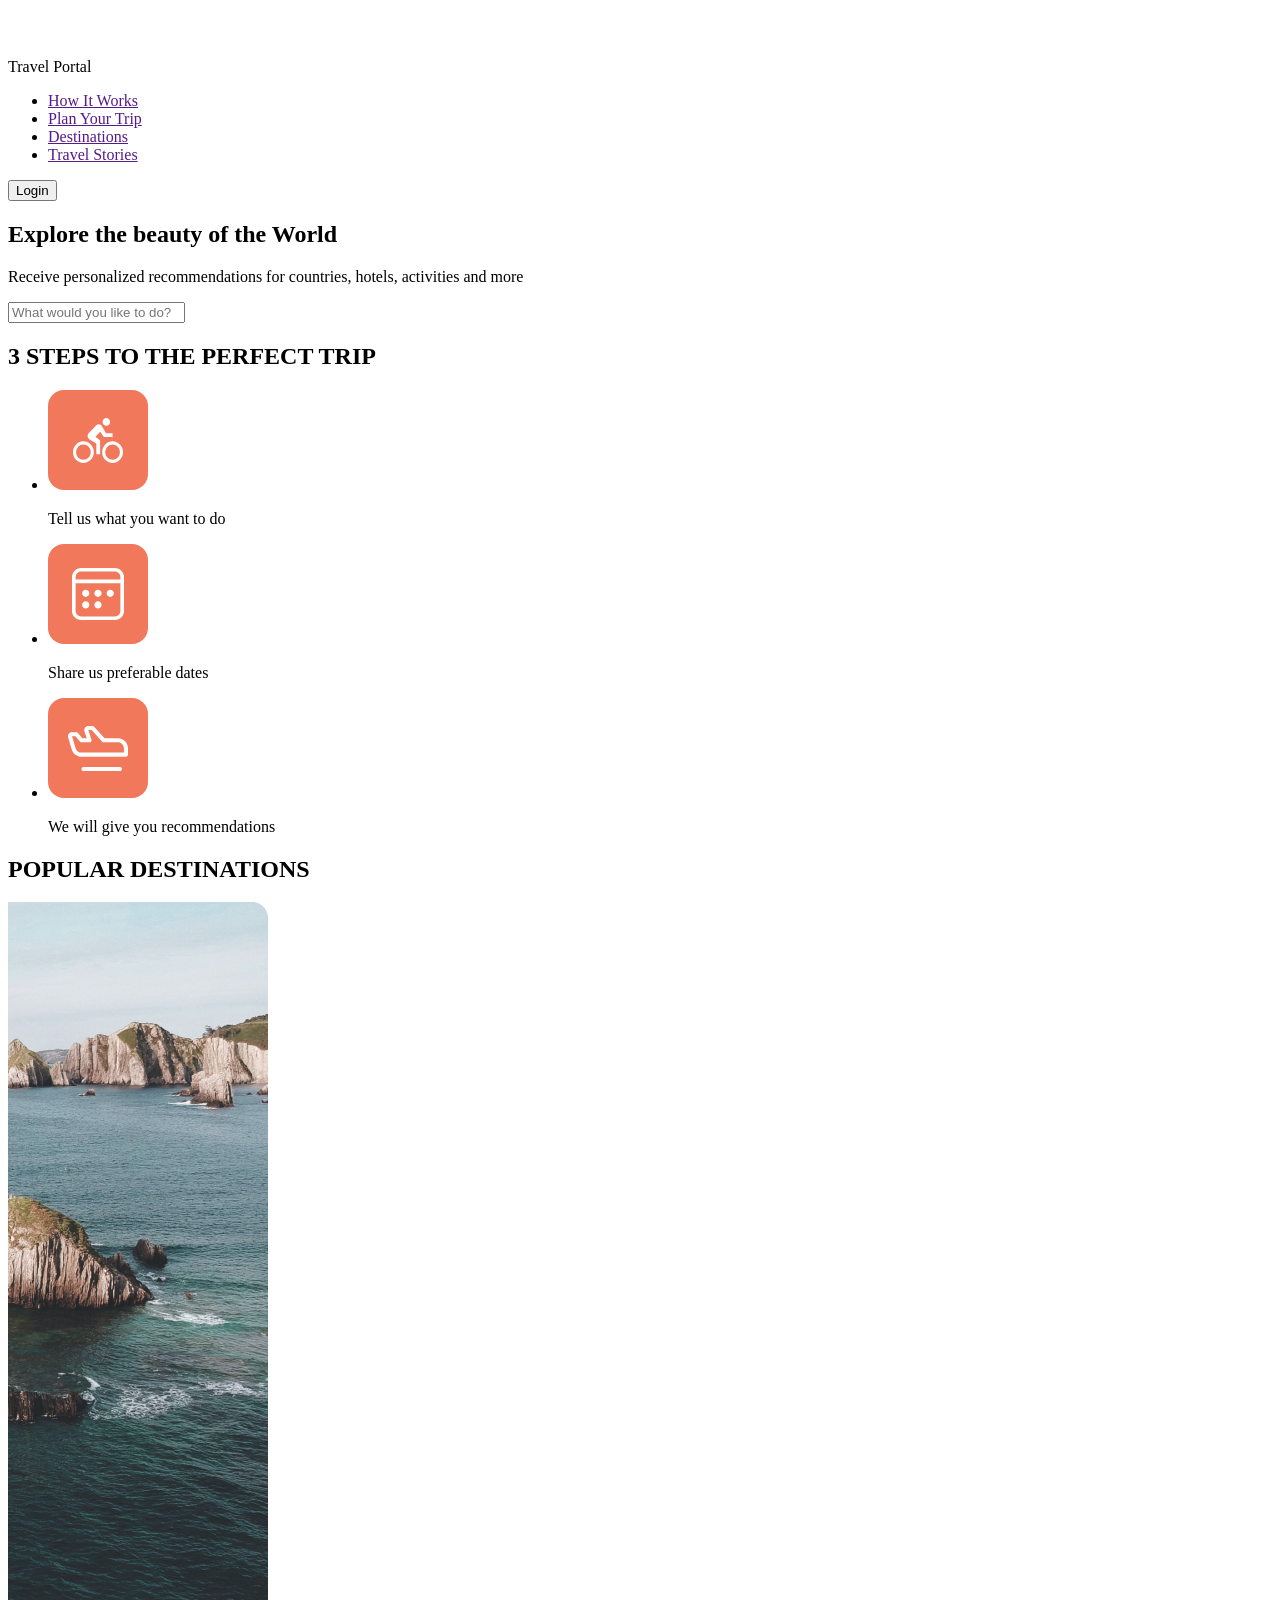
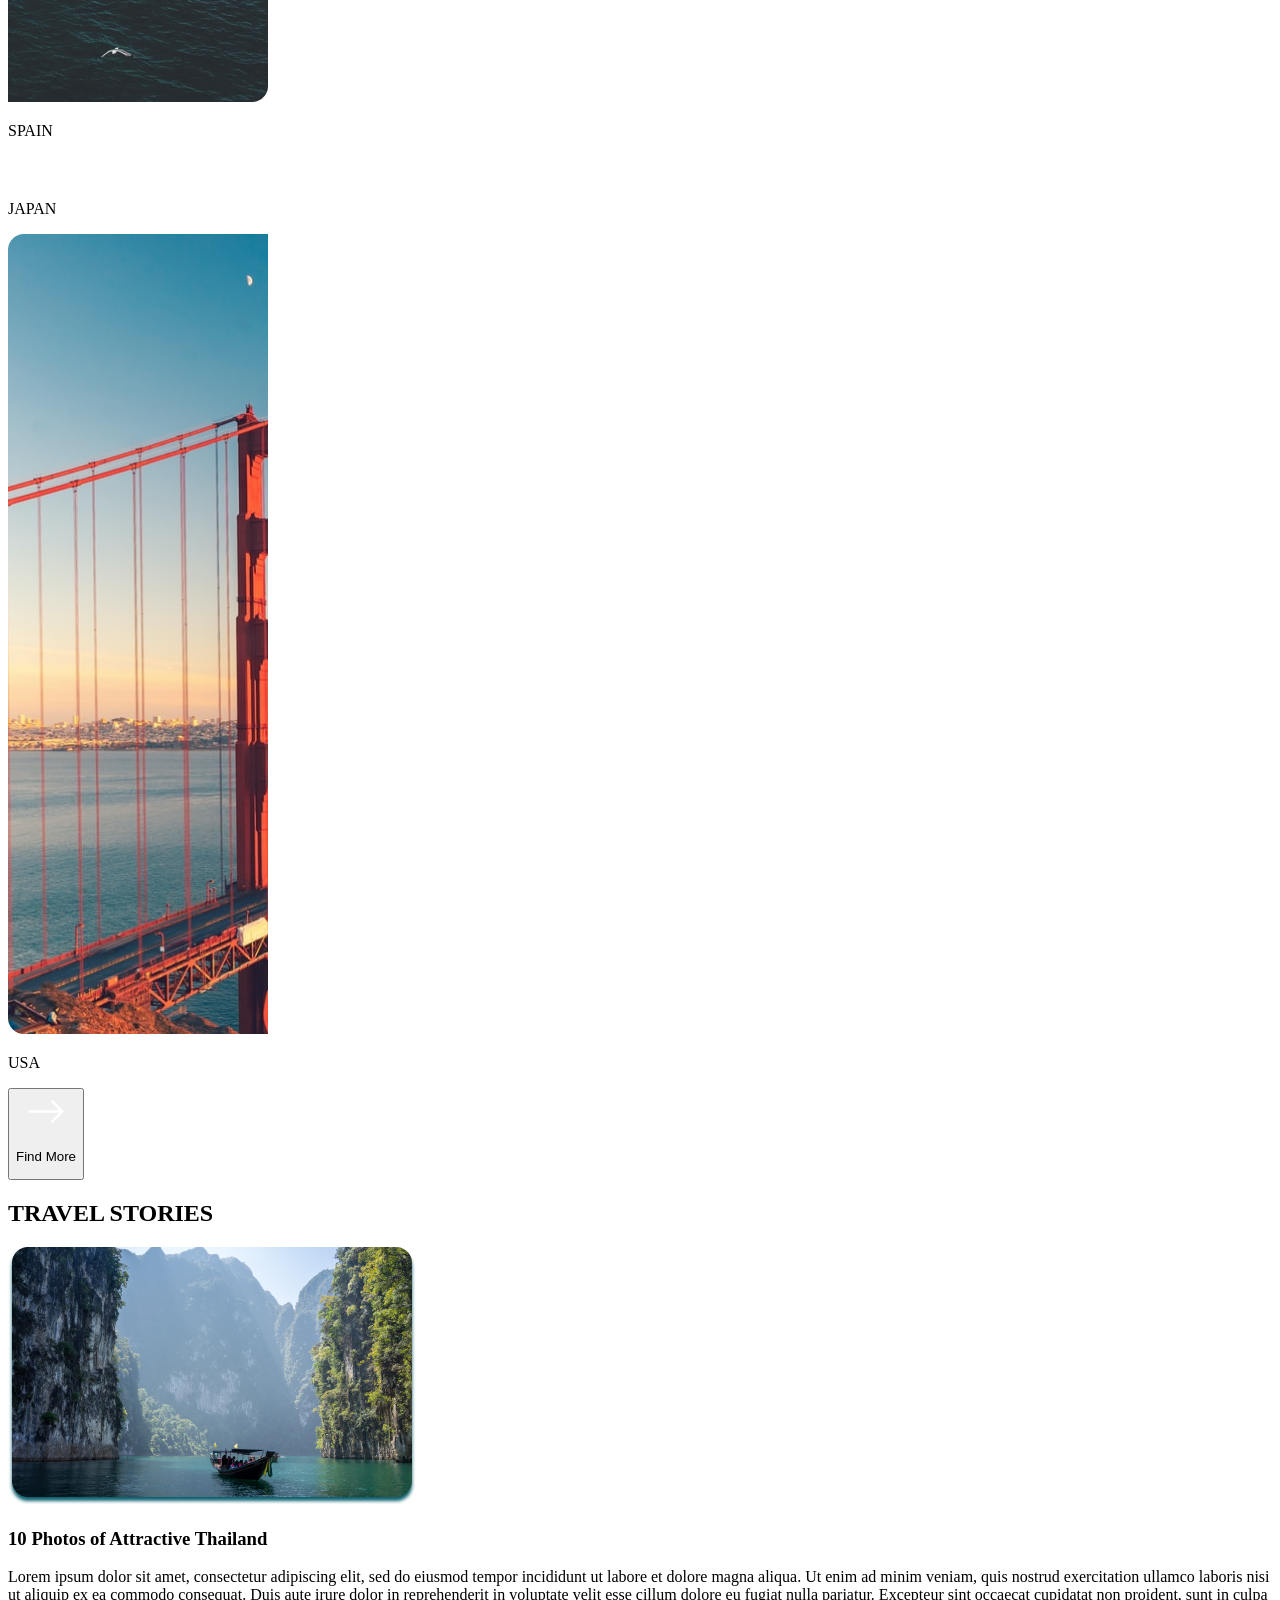
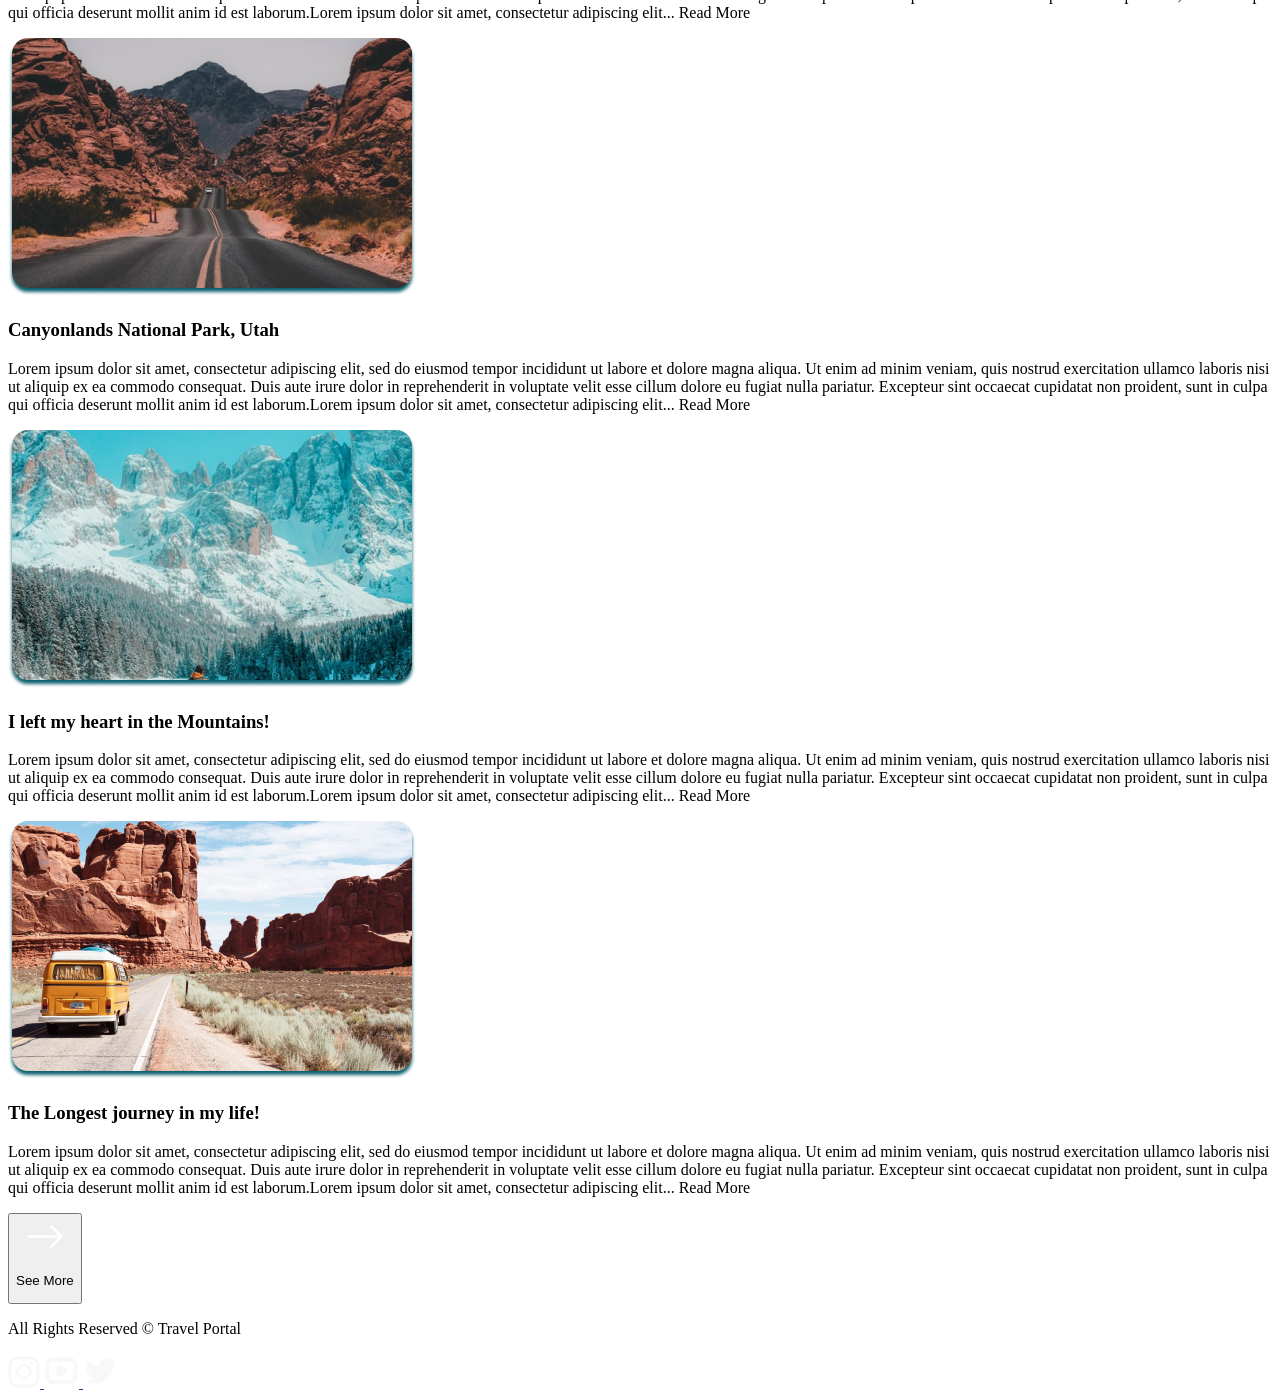
==== travel/index.html @ a4094a44 "feat: start work on project" ====
<!DOCTYPE html>
<html lang="en">
<head>
    <meta charset="UTF-8">
    <meta http-equiv="X-UA-Compatible" content="IE=edge">
    <meta name="viewport" content="width=device-width, initial-scale=1.0">
    <link rel="stylesheet" href="style.css">
    <title>Document</title>
</head>
<body>
    <div class="wrapper">
        <header class="header">
            <div class="logo">
                <img src="./img/Vector.svg" alt="logo">
                <p class="logo-description">Travel Portal</p>
            </div>
            <nav class="navigation">
                <ul>
                    <li><a href=""> How It Works</a></li>
                    <li><a href="">Plan Your Trip</a></li>
                    <li><a href="">Destinations</a></li>
                    <li><a href="">Travel Stories</a></li>
                </ul>
            </nav>
            <button>Login</button>
        </header>
        <main class="main">
            <Section class="plan-trip">
                <div class="plan">
                    <h1>Explore the beauty of the World</h1>
                    <p>Receive personalized recommendations for countries, hotels, activities and more</p>
                    <input type="text" placeholder="What would you like to do?">
                </div>
            </Section>
            <section class="steps">
                <h2>3 STEPS TO THE PERFECT TRIP</h2>
                <ul>
                    <li>
                        <img src="./img/velo.svg" alt="what you want">
                        <p>Tell us what you want to do</p>
                    </li>
                    <li>
                        <img src="./img/calendar.svg" alt="share date">
                        <p>Share us preferable dates </p>
                    </li>
                    <li>
                        <img src="./img/fly.svg" alt="recommendations">
                        <p>We will give you recommendations</p>
                    </li>
                </ul>
            </section>
            <section>
                <h2>POPULAR DESTINATIONS</h2>
                <div>
                    <div class="countries">
                        <img src="./img/spain.png" alt="spain">
                        <p>SPAIN</p>
                    </div>
                    <div class="countries">
                        <img src="./img/japan.png" alt="japan">
                        <p>JAPAN</p>
                    </div>
                    <div class="countries">
                        <img src="./img/usa.png" alt="usa">
                        <p>USA</p>
                    </div>

                </div>
                <button>
                    <img src="./img/arrow-right.svg" alt="arrow">
                    <p>Find More</p>
                </button>
            </section>
            <section>
                <h2>TRAVEL STORIES</h2>
                <div class="stories">
                    <div class="first">
                       <img src="./img/thailand.png" alt="thailand">
                        <h3>10 Photos of Attractive Thailand</h3>
                        <p>Lorem ipsum dolor sit amet, consectetur adipiscing elit, sed do eiusmod tempor incididunt ut labore 
                            et dolore magna aliqua. Ut enim ad minim veniam, quis nostrud exercitation ullamco laboris nisi ut aliquip ex ea commodo consequat. 
                            Duis aute irure dolor in reprehenderit in voluptate velit esse cillum dolore eu fugiat nulla pariatur. Excepteur sint occaecat cupidatat 
                            non proident, sunt in culpa qui officia deserunt mollit anim id est laborum.Lorem ipsum dolor sit amet, consectetur adipiscing elit...
                             Read More</p>
                    </div>
                    <div class="second">
                        <img src="./img/utah.png" alt="utah">
                        <h3>Canyonlands National Park, Utah</h3>
                        <p>Lorem ipsum dolor sit amet, consectetur adipiscing elit, sed do eiusmod tempor incididunt ut
                             labore et dolore magna aliqua. Ut enim ad minim veniam, quis nostrud exercitation ullamco
                              laboris nisi ut aliquip ex ea commodo consequat. Duis aute irure dolor in reprehenderit in
                               voluptate velit esse cillum dolore eu fugiat nulla pariatur. Excepteur sint occaecat cupidatat
                                non proident, sunt in culpa qui officia deserunt mollit anim id est laborum.Lorem ipsum dolor
                                 sit amet, consectetur adipiscing elit... Read More</p>
                    </div>
                    <div class="third">
                        <img src="./img/mountains.png" alt="mountains">
                        <h3>I left my heart in the Mountains!</h3>
                        <p>Lorem ipsum dolor sit amet, consectetur adipiscing elit, sed do eiusmod tempor incididunt ut labore et dolore magna 
                            aliqua. Ut enim ad minim veniam, quis nostrud exercitation ullamco laboris nisi ut aliquip ex ea commodo consequat.
                             Duis aute irure dolor in reprehenderit in voluptate velit esse cillum dolore eu fugiat nulla pariatur. Excepteur 
                             sint occaecat cupidatat non proident, sunt in culpa qui officia deserunt mollit anim id est laborum.Lorem ipsum 
                             dolor sit amet, consectetur adipiscing elit... Read More</p>
                    </div>
                    <div class="four">
                        <img src="./img/journey.png" alt="journey">
                        <h3>The Longest journey in my life!</h3>
                        <p>Lorem ipsum dolor sit amet, consectetur adipiscing elit, sed do eiusmod tempor incididunt ut labore et dolore magna aliqua.
                             Ut enim ad minim veniam, quis nostrud exercitation ullamco laboris nisi ut aliquip ex ea commodo consequat. Duis aute irure
                              dolor in reprehenderit in voluptate velit esse cillum dolore eu fugiat nulla pariatur. Excepteur sint occaecat cupidatat non 
                              proident, sunt in culpa qui officia deserunt mollit anim id est laborum.Lorem ipsum dolor sit amet, consectetur adipiscing elit... Read More</p>
                    </div>
                </div>
                <button>
                    <img src="./img/arrow-right.svg" alt="arrow">
                    <p>See More</p>
                </button>
            </section>
        </main>
        <footer class="footer">
            <p>All Rights Reserved © Travel Portal</p>
            <div class="contacts">
                <a href="">
                    <img src="./img/inst.svg" alt="instagram">
                </a>
                <a href="">
                    <img src="./img/youtube.svg" alt="youtube">
                </a>
                <a href="">
                    <img src="./img/twitter.svg" alt="twitter">
                </a>
            </div>
        </footer>
    </div>
</body>
</html>
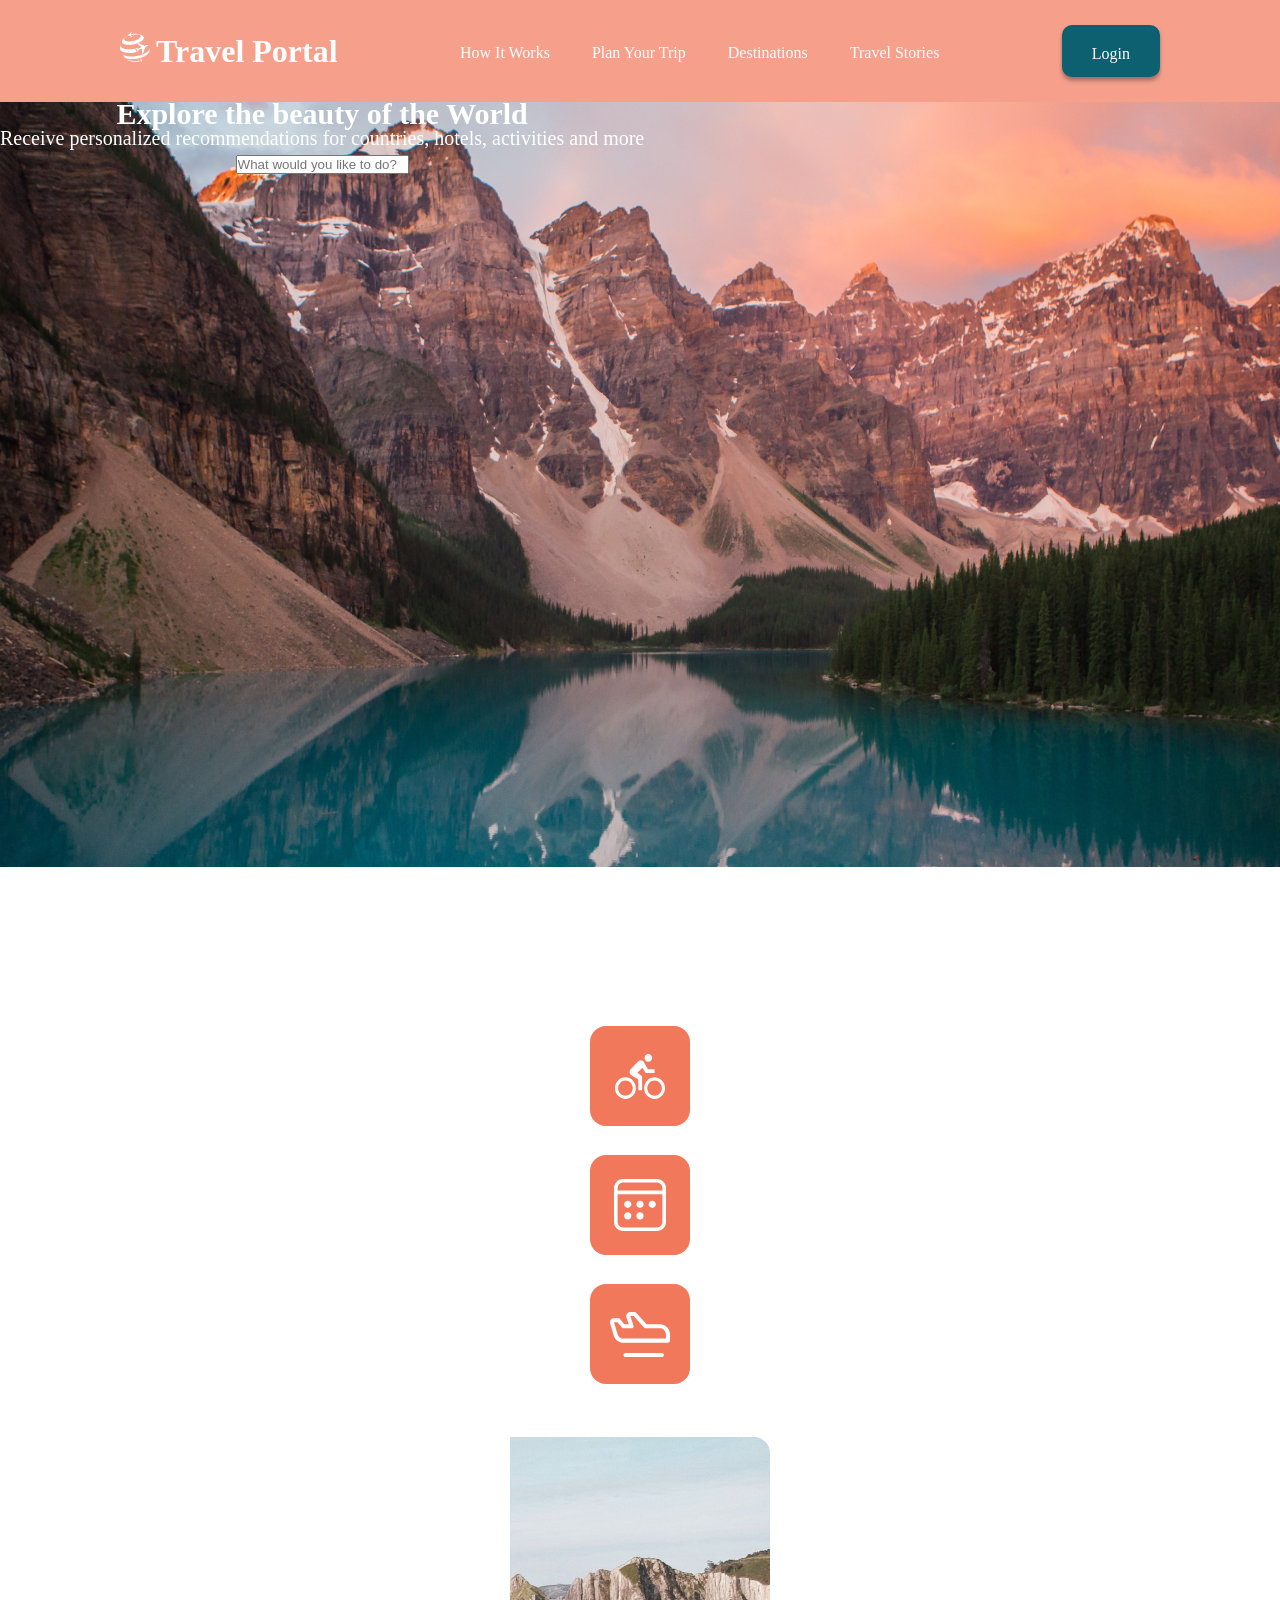
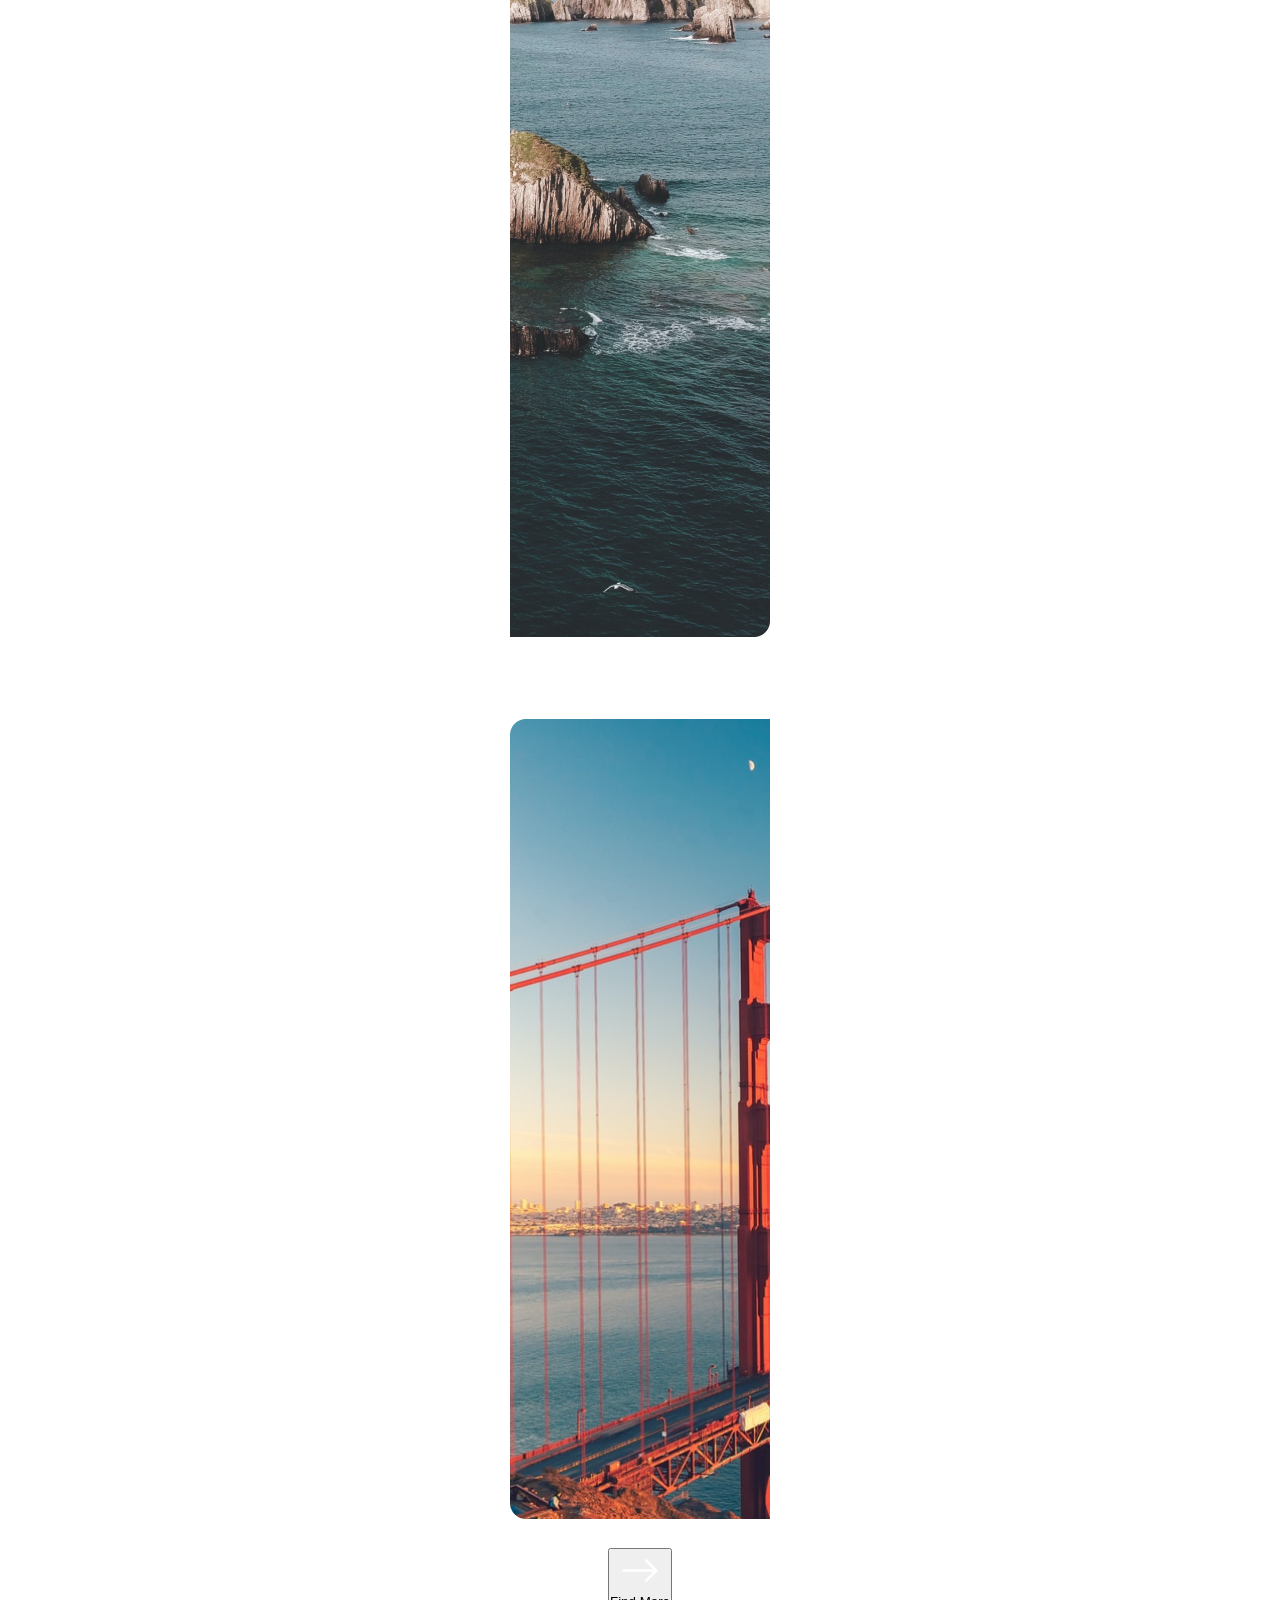
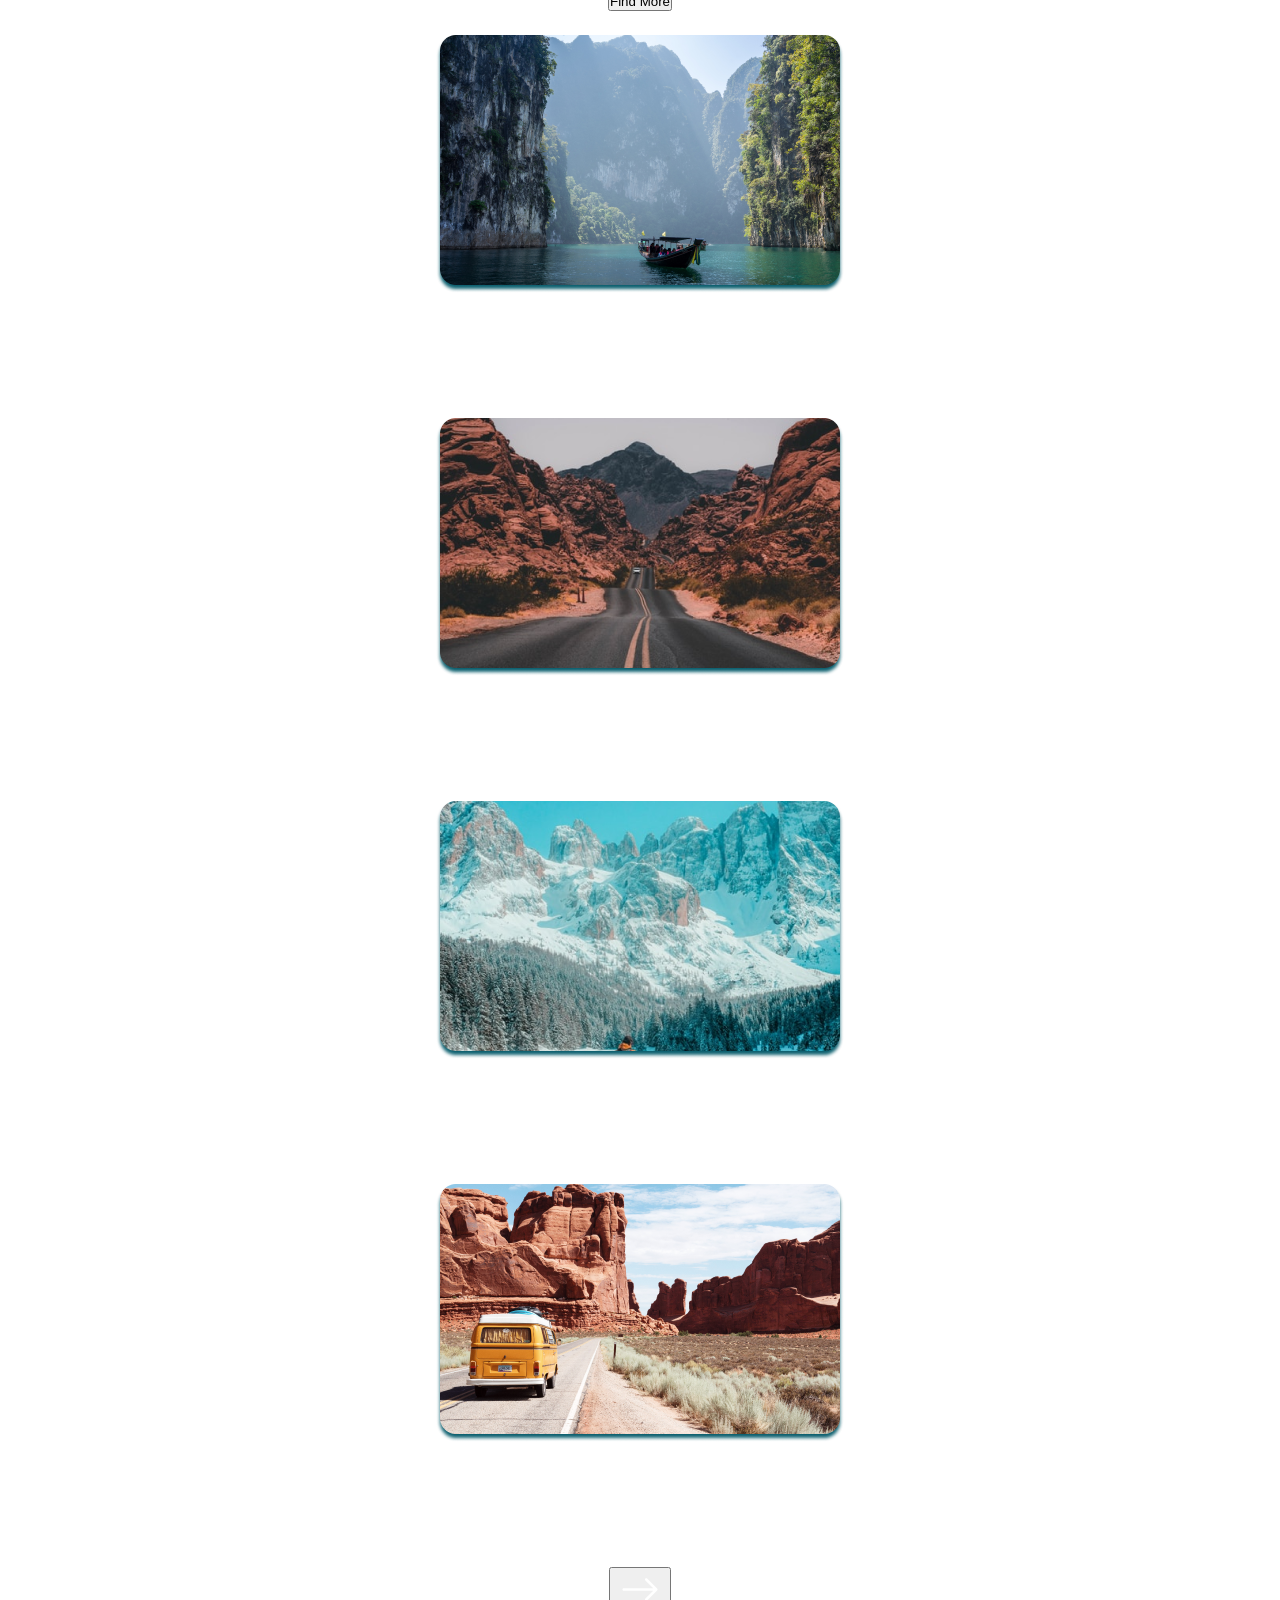
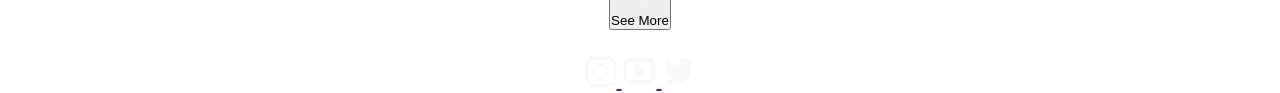
==== commit 8a9a3b25: "feat: add header" ====
--- a/travel/index.html
+++ b/travel/index.html
@@ -10,22 +10,24 @@
 <body>
     <div class="wrapper">
         <header class="header">
-            <div class="logo">
-                <img src="./img/Vector.svg" alt="logo">
-                <p class="logo-description">Travel Portal</p>
+            <div >
+                <a href="#" class="logo" >
+                    <img src="./img/Vector.svg" alt="logo">
+                    <p class="logo__description">Travel Portal</p>
+                </a>
             </div>
             <nav class="navigation">
-                <ul>
-                    <li><a href=""> How It Works</a></li>
-                    <li><a href="">Plan Your Trip</a></li>
-                    <li><a href="">Destinations</a></li>
-                    <li><a href="">Travel Stories</a></li>
+                <ul class="navigation__content">
+                    <li class="navigation__list"><a href="" class="navigation__item"> How It Works</a></li>
+                    <li class="navigation__list"><a href="" class="navigation__item">Plan Your Trip</a></li>
+                    <li class="navigation__list"><a href="" class="navigation__item">Destinations</a></li>
+                    <li class="navigation__list"><a href="" class="navigation__item">Travel Stories</a></li>
                 </ul>
             </nav>
-            <button>Login</button>
+            <button class="button"><span class="login">Login</span></button>
         </header>
         <main class="main">
-            <Section class="plan-trip">
+            <Section class="plan__trip">
                 <div class="plan">
                     <h1>Explore the beauty of the World</h1>
                     <p>Receive personalized recommendations for countries, hotels, activities and more</p>
--- a/travel/style.css
+++ b/travel/style.css
@@ -0,0 +1,152 @@
+/* aleo-regular - latin */
+@font-face {
+    font-family: 'Aleo';
+    font-style: normal;
+    font-weight: 400;
+    src: local(''),
+         url('../fonts/aleo-v11-latin-regular.woff2') format('woff2'), /* Chrome 26+, Opera 23+, Firefox 39+ */
+         url('../fonts/aleo-v11-latin-regular.woff') format('woff'); /* Chrome 6+, Firefox 3.6+, IE 9+, Safari 5.1+ */
+  }
+  /* aleo-700 - latin */
+  @font-face {
+    font-family: 'Aleo';
+    font-style: normal;
+    font-weight: 700;
+    src: local(''),
+         url('../fonts/aleo-v11-latin-700.woff2') format('woff2'), /* Chrome 26+, Opera 23+, Firefox 39+ */
+         url('../fonts/aleo-v11-latin-700.woff') format('woff'); /* Chrome 6+, Firefox 3.6+, IE 9+, Safari 5.1+ */
+  }
+
+  
+
+/* magra-regular - latin */
+@font-face {
+  font-family: 'Magra';
+  font-style: normal;
+  font-weight: 400;
+  src: local(''),
+       url('../fonts/magra-v14-latin-regular.woff2') format('woff2'), /* Chrome 26+, Opera 23+, Firefox 39+ */
+       url('../fonts/magra-v14-latin-regular.woff') format('woff'); /* Chrome 6+, Firefox 3.6+, IE 9+, Safari 5.1+ */
+}
+
+/* red-hat-text-500 - latin */
+@font-face {
+    font-family: 'Red Hat Text';
+    font-style: normal;
+    font-weight: 500;
+    src: local(''),
+         url('../fonts/red-hat-text-v11-latin-500.woff2') format('woff2'), /* Chrome 26+, Opera 23+, Firefox 39+ */
+         url('../fonts/red-hat-text-v11-latin-500.woff') format('woff'); /* Chrome 6+, Firefox 3.6+, IE 9+, Safari 5.1+ */
+  }
+  /* red-hat-text-regular - latin */
+  @font-face {
+    font-family: 'Red Hat Text';
+    font-style: normal;
+    font-weight: 400;
+    src: local(''),
+         url('../fonts/red-hat-text-v11-latin-regular.woff2') format('woff2'), /* Chrome 26+, Opera 23+, Firefox 39+ */
+         url('../fonts/red-hat-text-v11-latin-regular.woff') format('woff'); /* Chrome 6+, Firefox 3.6+, IE 9+, Safari 5.1+ */
+  }
+
+* {
+    margin: 0;
+    padding: 0;
+    box-sizing: border-box;
+  }
+
+*, *::before, *::after {
+    box-sizing: inherit;
+}
+
+body {
+  font-family: 'Aleo';
+  font-style: normal;
+  font-weight: 400;
+  color: #FFFFFF;
+  font-size: 20px;
+  line-height: 24px;
+}
+
+.wrapper {
+  max-width: 1440px;
+  margin: 0 auto;
+  background-color: #FFFFFF;
+  text-align: center;
+}
+
+.header {
+  display: flex;
+  flex-wrap: wrap;
+  justify-content:space-between;
+  align-items: center;
+  padding: 25px 120px;
+  background: rgba(242, 120, 92, 0.7);
+  box-shadow: 0px 4px 4px rgba(13, 96, 111, 0.5);
+}
+
+.logo {
+  display: flex;
+  align-items: flex-start;
+  text-decoration: none;
+}
+
+.logo__description {
+  margin-left: 6px;
+  font-family: 'Magra';
+  font-style: normal;
+  font-weight: 600;
+  font-size: 32px;
+  line-height: 39px;
+  color: #FFFFFF;
+}
+
+.navigation__content {
+  display: flex;
+  flex-wrap: wrap;
+  justify-content: space-between;
+}
+
+.navigation__list {
+  margin-right: 42px;
+  list-style: none;
+}
+
+.navigation__list:last-child {
+  margin: 0;
+}
+
+.navigation__item {
+  text-decoration: none;
+  color:#FFFFFF;
+  font-family: 'Red Hat Text';
+  font-style: normal;
+  font-weight: 500;
+  font-size: 16px;
+  line-height: 21px;
+}
+
+.button {
+  background: #0D606F;
+  box-shadow: 0px 4px 4px rgba(0, 0, 0, 0.25), 0px 2px 3px rgba(13, 96, 111, 0.16);
+  border-radius: 10px;
+  padding: 10px 30px;
+  color:#FFFFFF;
+  border: none;
+  font-family: 'Red Hat Text';
+  font-style: normal;
+  font-weight: 500;
+  font-size: 24px;
+  line-height: 32px;
+}
+.login {
+  font-size: 16px;
+   line-height: 21px;
+}
+
+.plan__trip {
+  display: flex;
+  flex-wrap: wrap;
+  background: url(./img/background-trip.jpg) no-repeat;
+  
+  height: 100vh;
+}
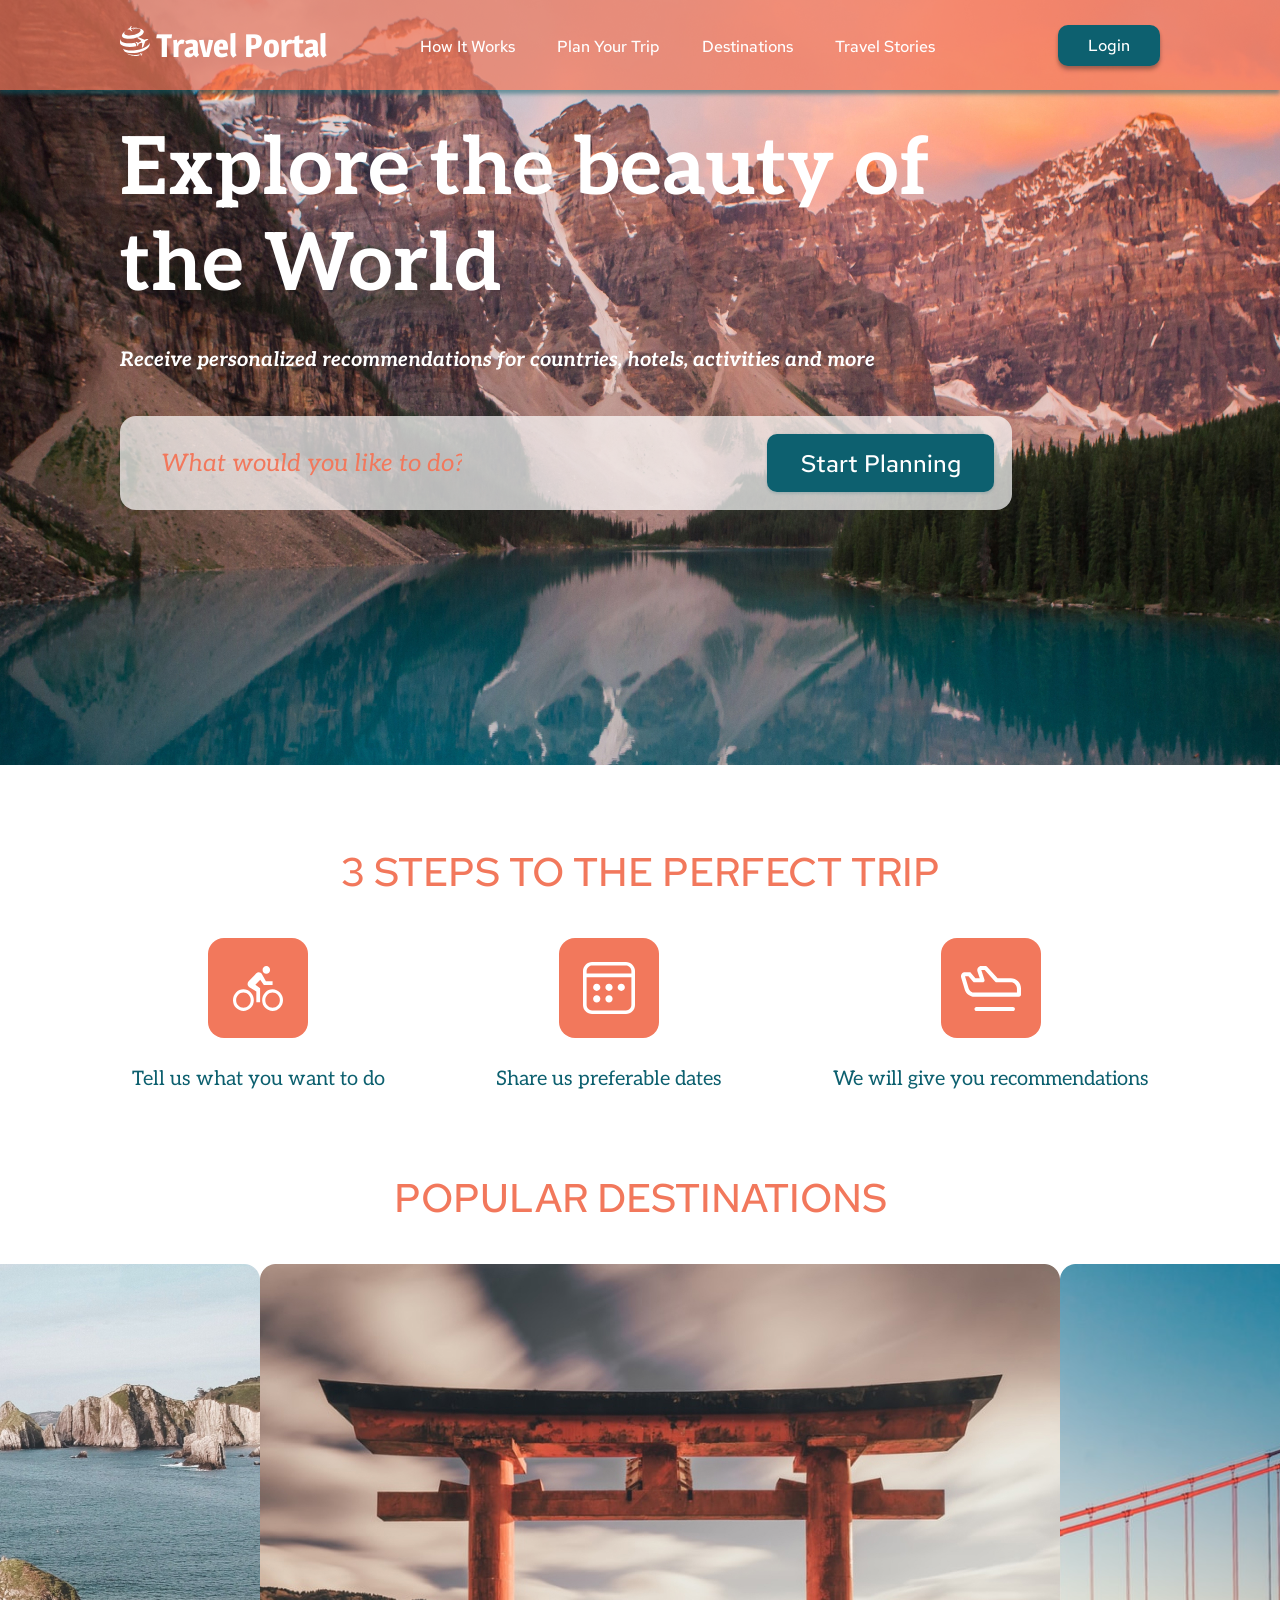
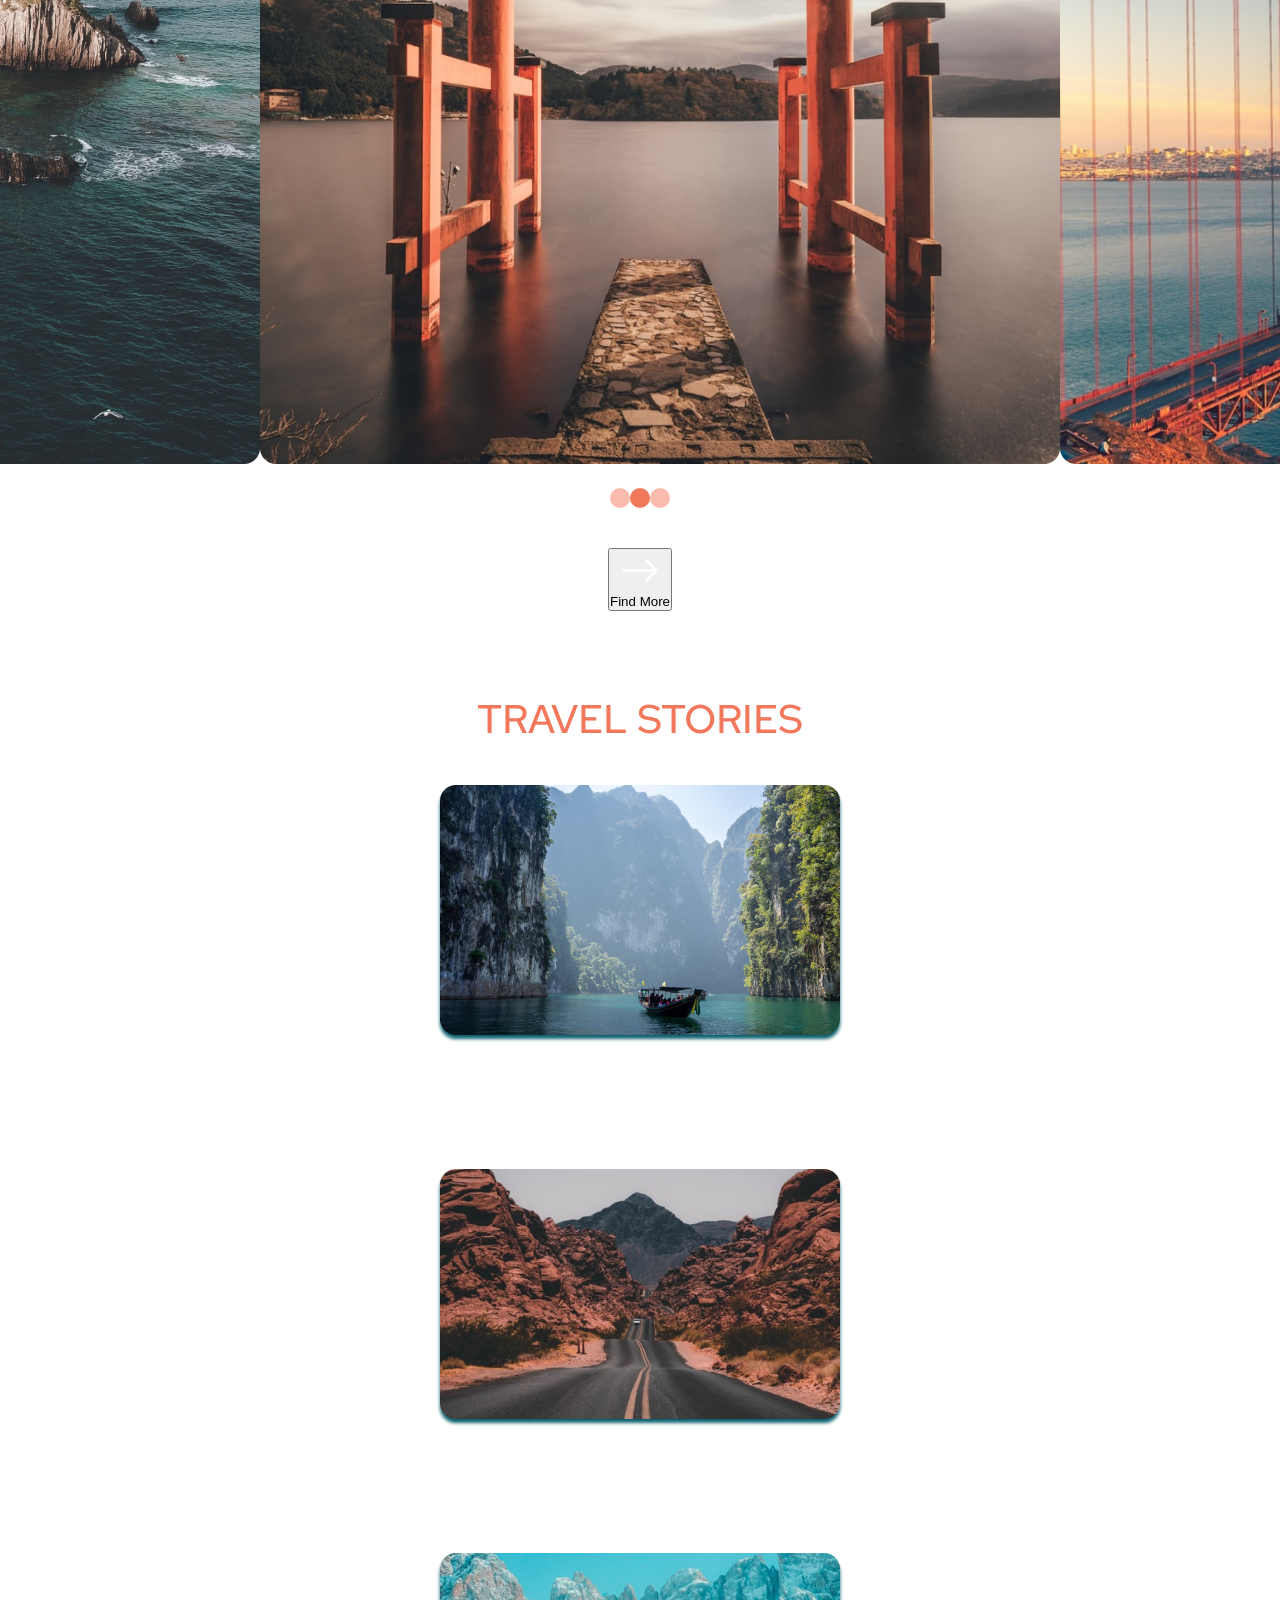
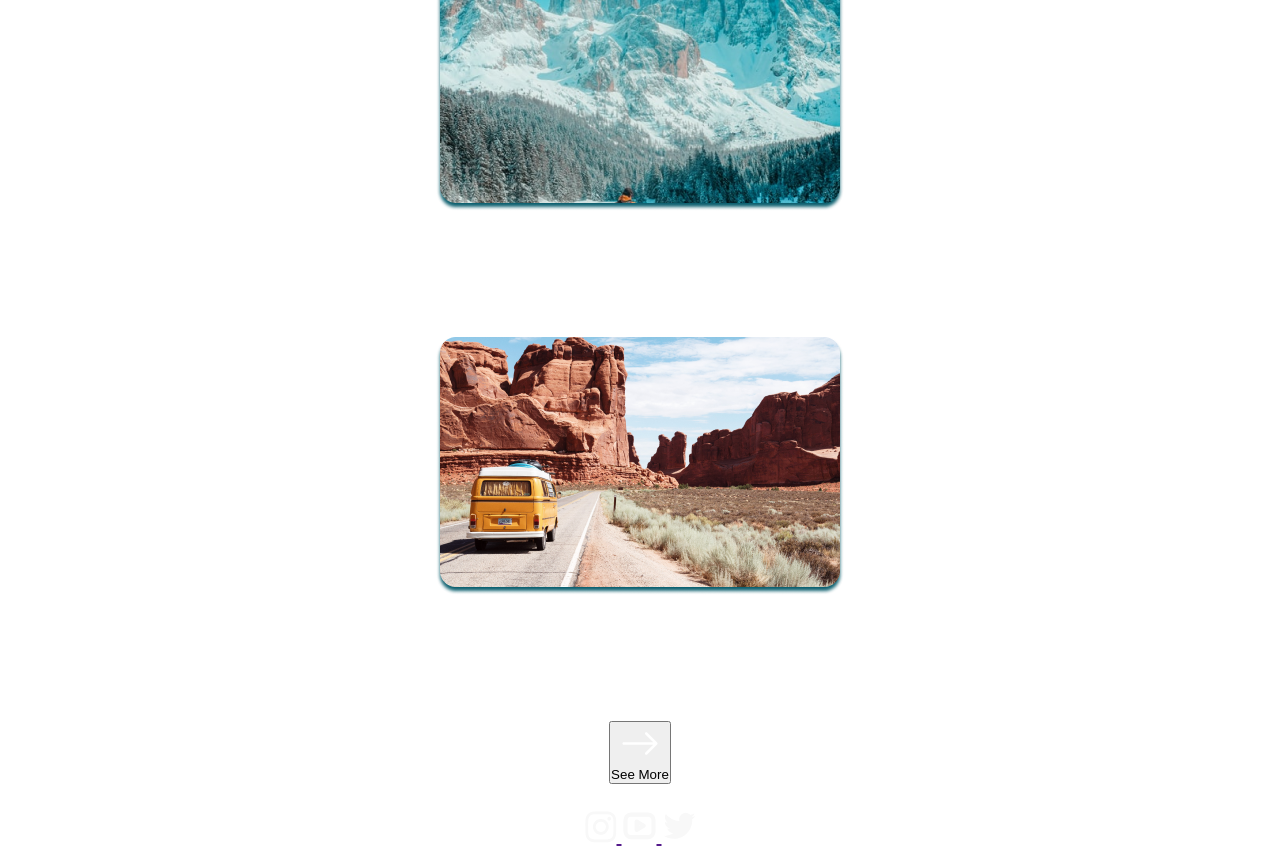
==== commit 073b2b41: "feat: create and add files" ====
--- a/travel/index.html
+++ b/travel/index.html
@@ -13,7 +13,9 @@
             <div >
                 <a href="#" class="logo" >
                     <img src="./img/Vector.svg" alt="logo">
-                    <p class="logo__description">Travel Portal</p>
+                    <p class="logo__description">
+                        Travel Portal
+                    </p>
                 </a>
             </div>
             <nav class="navigation">
@@ -29,44 +31,57 @@
         <main class="main">
             <Section class="plan__trip">
                 <div class="plan">
-                    <h1>Explore the beauty of the World</h1>
-                    <p>Receive personalized recommendations for countries, hotels, activities and more</p>
-                    <input type="text" placeholder="What would you like to do?">
+                    <h1>
+                        Explore the beauty of the World
+                    </h1>
+                    <p class="plan__description">
+                        Receive personalized recommendations for countries, hotels, activities and more
+                    </p>
+                    <form action="" class="input__form">
+                        <input type="text" class="input__field" placeholder="What would you like to do?">
+                        <button class="button__main"><span class="start">Start Planning</span></button>
+                    </form>
                 </div>
             </Section>
             <section class="steps">
-                <h2>3 STEPS TO THE PERFECT TRIP</h2>
-                <ul>
+                <h2>
+                    3 steps to the perfect trip
+                </h2>
+                <ul class="steps__item">
                     <li>
-                        <img src="./img/velo.svg" alt="what you want">
-                        <p>Tell us what you want to do</p>
+                        <img src="./img/velo.svg" alt="what you want" class="steps__icon">
+                        <p class="steps__description">Tell us what you want to do</p>
                     </li>
                     <li>
-                        <img src="./img/calendar.svg" alt="share date">
-                        <p>Share us preferable dates </p>
+                        <img src="./img/calendar.svg" alt="share date" class="steps__icon">
+                        <p class="steps__description">Share us preferable dates </p>
                     </li>
                     <li>
-                        <img src="./img/fly.svg" alt="recommendations">
-                        <p>We will give you recommendations</p>
+                        <img src="./img/fly.svg" alt="recommendations" class="steps__icon">
+                        <p class="steps__description">We will give you recommendations</p>
                     </li>
                 </ul>
             </section>
-            <section>
+            <section class="destinations">
                 <h2>POPULAR DESTINATIONS</h2>
-                <div>
+                <div class="destinations__wrap">
                     <div class="countries">
                         <img src="./img/spain.png" alt="spain">
                         <p>SPAIN</p>
                     </div>
                     <div class="countries">
-                        <img src="./img/japan.png" alt="japan">
+                        <img src="./img/japan.jpg" alt="japan">
                         <p>JAPAN</p>
                     </div>
                     <div class="countries">
                         <img src="./img/usa.png" alt="usa">
                         <p>USA</p>
-                    </div>
-
+                    </div>  
+                </div>
+                <div class="slider">
+                    <p class="slider__item1"></p>
+                    <p class="slider__item"></p>
+                    <p class="slider__item1"></p>
                 </div>
                 <button>
                     <img src="./img/arrow-right.svg" alt="arrow">
--- a/travel/style.css
+++ b/travel/style.css
@@ -1,53 +1,9 @@
-/* aleo-regular - latin */
-@font-face {
-    font-family: 'Aleo';
-    font-style: normal;
-    font-weight: 400;
-    src: local(''),
-         url('../fonts/aleo-v11-latin-regular.woff2') format('woff2'), /* Chrome 26+, Opera 23+, Firefox 39+ */
-         url('../fonts/aleo-v11-latin-regular.woff') format('woff'); /* Chrome 6+, Firefox 3.6+, IE 9+, Safari 5.1+ */
-  }
-  /* aleo-700 - latin */
-  @font-face {
-    font-family: 'Aleo';
-    font-style: normal;
-    font-weight: 700;
-    src: local(''),
-         url('../fonts/aleo-v11-latin-700.woff2') format('woff2'), /* Chrome 26+, Opera 23+, Firefox 39+ */
-         url('../fonts/aleo-v11-latin-700.woff') format('woff'); /* Chrome 6+, Firefox 3.6+, IE 9+, Safari 5.1+ */
-  }
-
-  
-
-/* magra-regular - latin */
-@font-face {
-  font-family: 'Magra';
-  font-style: normal;
-  font-weight: 400;
-  src: local(''),
-       url('../fonts/magra-v14-latin-regular.woff2') format('woff2'), /* Chrome 26+, Opera 23+, Firefox 39+ */
-       url('../fonts/magra-v14-latin-regular.woff') format('woff'); /* Chrome 6+, Firefox 3.6+, IE 9+, Safari 5.1+ */
-}
-
-/* red-hat-text-500 - latin */
-@font-face {
-    font-family: 'Red Hat Text';
-    font-style: normal;
-    font-weight: 500;
-    src: local(''),
-         url('../fonts/red-hat-text-v11-latin-500.woff2') format('woff2'), /* Chrome 26+, Opera 23+, Firefox 39+ */
-         url('../fonts/red-hat-text-v11-latin-500.woff') format('woff'); /* Chrome 6+, Firefox 3.6+, IE 9+, Safari 5.1+ */
-  }
-  /* red-hat-text-regular - latin */
-  @font-face {
-    font-family: 'Red Hat Text';
-    font-style: normal;
-    font-weight: 400;
-    src: local(''),
-         url('../fonts/red-hat-text-v11-latin-regular.woff2') format('woff2'), /* Chrome 26+, Opera 23+, Firefox 39+ */
-         url('../fonts/red-hat-text-v11-latin-regular.woff') format('woff'); /* Chrome 6+, Firefox 3.6+, IE 9+, Safari 5.1+ */
-  }
-
+@import url('https://fonts.googleapis.com/css2?family=Aleo:ital,wght@0,400;0,700;1,400;1,700&family=Lato&family=Magra:wght@700&family=Red+Hat+Text:wght@500&family=Roboto&display=swap');
+/* font-family: 'Aleo', serif;
+font-family: 'Lato', sans-serif;
+font-family: 'Magra', sans-serif;
+font-family: 'Red Hat Text', sans-serif;
+font-family: 'Roboto', sans-serif; */
 * {
     margin: 0;
     padding: 0;
@@ -59,7 +15,7 @@
 }
 
 body {
-  font-family: 'Aleo';
+  font-family: 'Aleo', serif;
   font-style: normal;
   font-weight: 400;
   color: #FFFFFF;
@@ -75,11 +31,12 @@
 }
 
 .header {
+  position: relative;
   display: flex;
   flex-wrap: wrap;
   justify-content:space-between;
   align-items: center;
-  padding: 25px 120px;
+  padding: 25px 120px 24px;
   background: rgba(242, 120, 92, 0.7);
   box-shadow: 0px 4px 4px rgba(13, 96, 111, 0.5);
 }
@@ -112,7 +69,7 @@
 }
 
 .navigation__list:last-child {
-  margin: 0;
+  margin-right: 31px;
 }
 
 .navigation__item {
@@ -135,18 +92,152 @@
   font-family: 'Red Hat Text';
   font-style: normal;
   font-weight: 500;
-  font-size: 24px;
-  line-height: 32px;
+  
 }
 .login {
   font-size: 16px;
-   line-height: 21px;
+   
 }
 
 .plan__trip {
   display: flex;
   flex-wrap: wrap;
-  background: url(./img/background-trip.jpg) no-repeat;
+  background: url(./img/background-trip.jpg) no-repeat ;
+  z-index: -10;
+  margin-top: -90px;
+  padding-top: 122px;
+}
+
+.plan {
+  padding-left: 120px;
+  margin-bottom: 255px;
+}
+
+h1 {
+  max-width: 892px;
+  font-style: normal;
+  font-weight: 700;
+  font-size: 80px;
+  line-height: 96px;
+  color: #FFFFFF;
+  text-align: left;
+  margin-bottom: 34px;
+}
+
+.plan__description {
+  font-style: italic;
+  font-weight: 700;
+  font-size: 20px;
+  line-height: 24px;
+  text-align: left;
+  margin-bottom: 44px;
+}
+
+.input__form {
+  display: flex;
+  position: relative;
+  justify-content: space-between;
+  align-items: center;
+  padding: 18px 18px 18px 41px;
+  background: rgba(255, 255, 255, 0.7);
+  border-radius: 16px;
+}
+
+.input__field {
+  max-width: 560px;
   
-  height: 100vh;
+  font-family: 'Aleo';
+  font-style: italic;
+  font-weight: 400;
+  font-size: 24px;
+  line-height: 29px;
+  color: #F2785C;
+  border: 0;
+  background: transparent;
+}
+
+.input__field::placeholder {
+  font-size: 24px;
+  line-height: 29px;
+  color: #F2785C;
+}
+
+.button__main {
+  background: #0D606F;
+  box-shadow: 0px 0px 3px rgba(13, 96, 111, 0.08), 0px 2px 3px rgba(13, 96, 111, 0.16);
+  border-radius: 10px;
+  border: 0;
+  padding: 13.5px 33.5px;
+}
+
+.start {
+  font-family: 'Red Hat Text';
+  font-style: normal;
+  font-weight: 500;
+  font-size: 24px;
+  color: #FFFFFF
+}
+
+h2 {
+  padding: 80px 0 40px ;
+  text-transform: uppercase;
+  font-family: 'Red Hat Text', sans-serif;
+  font-style: normal;
+  font-weight: 500;
+  font-size: 40px;
+  line-height: 53px;
+  color: #F2785C;
+}
+
+.steps__item {
+  display: flex;
+  justify-content: space-between;
+  padding: 0 131.5px;
+  list-style: none;
+  
+}
+
+.steps__item:first-child {
+  margin-right: px;
+}
+
+.steps__icon {
+  margin-bottom: 23px;
+}
+
+.steps__description {
+  font-size: 20px;
+  color: #0D606F;
+}
+
+.destinations__wrap {
+  display: grid;
+  grid-template-columns: repeat(3, 1fr);
+  grid-row-gap: 60px;
+  margin-bottom: 24px;
+}
+
+.countries {
+  height: 800px;
+}
+
+.slider {
+  display: flex;
+  justify-content: center;
+  margin-bottom: 40px;
+}
+
+.slider__item1 {
+  background: rgba(242, 120, 92, 0.5);
+  border-radius: 50%;
+  width: 20px;
+  height: 20px;
+  border: 0;
+}
+.slider__item {
+  width: 20px;
+  height: 20px;
+  border: 0;
+  background: #F2785C;
+  border-radius: 50%;
 }
